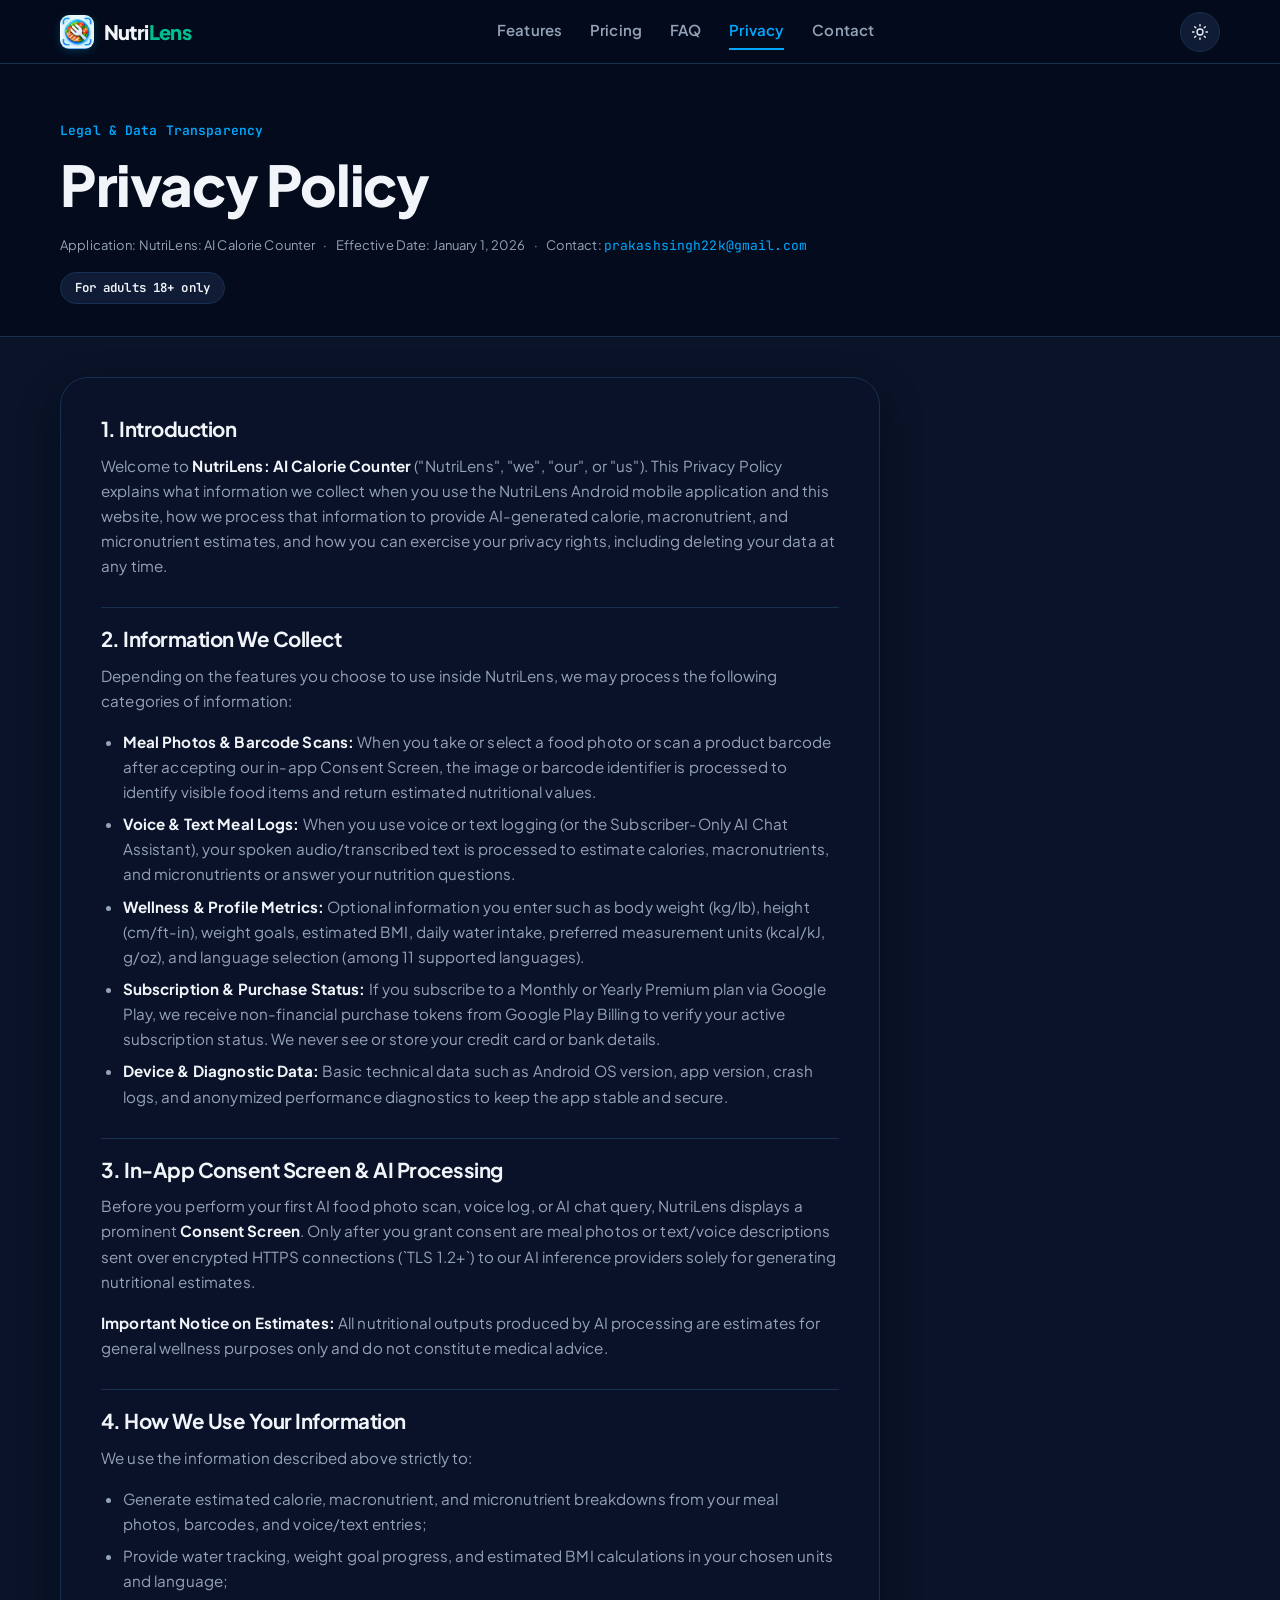
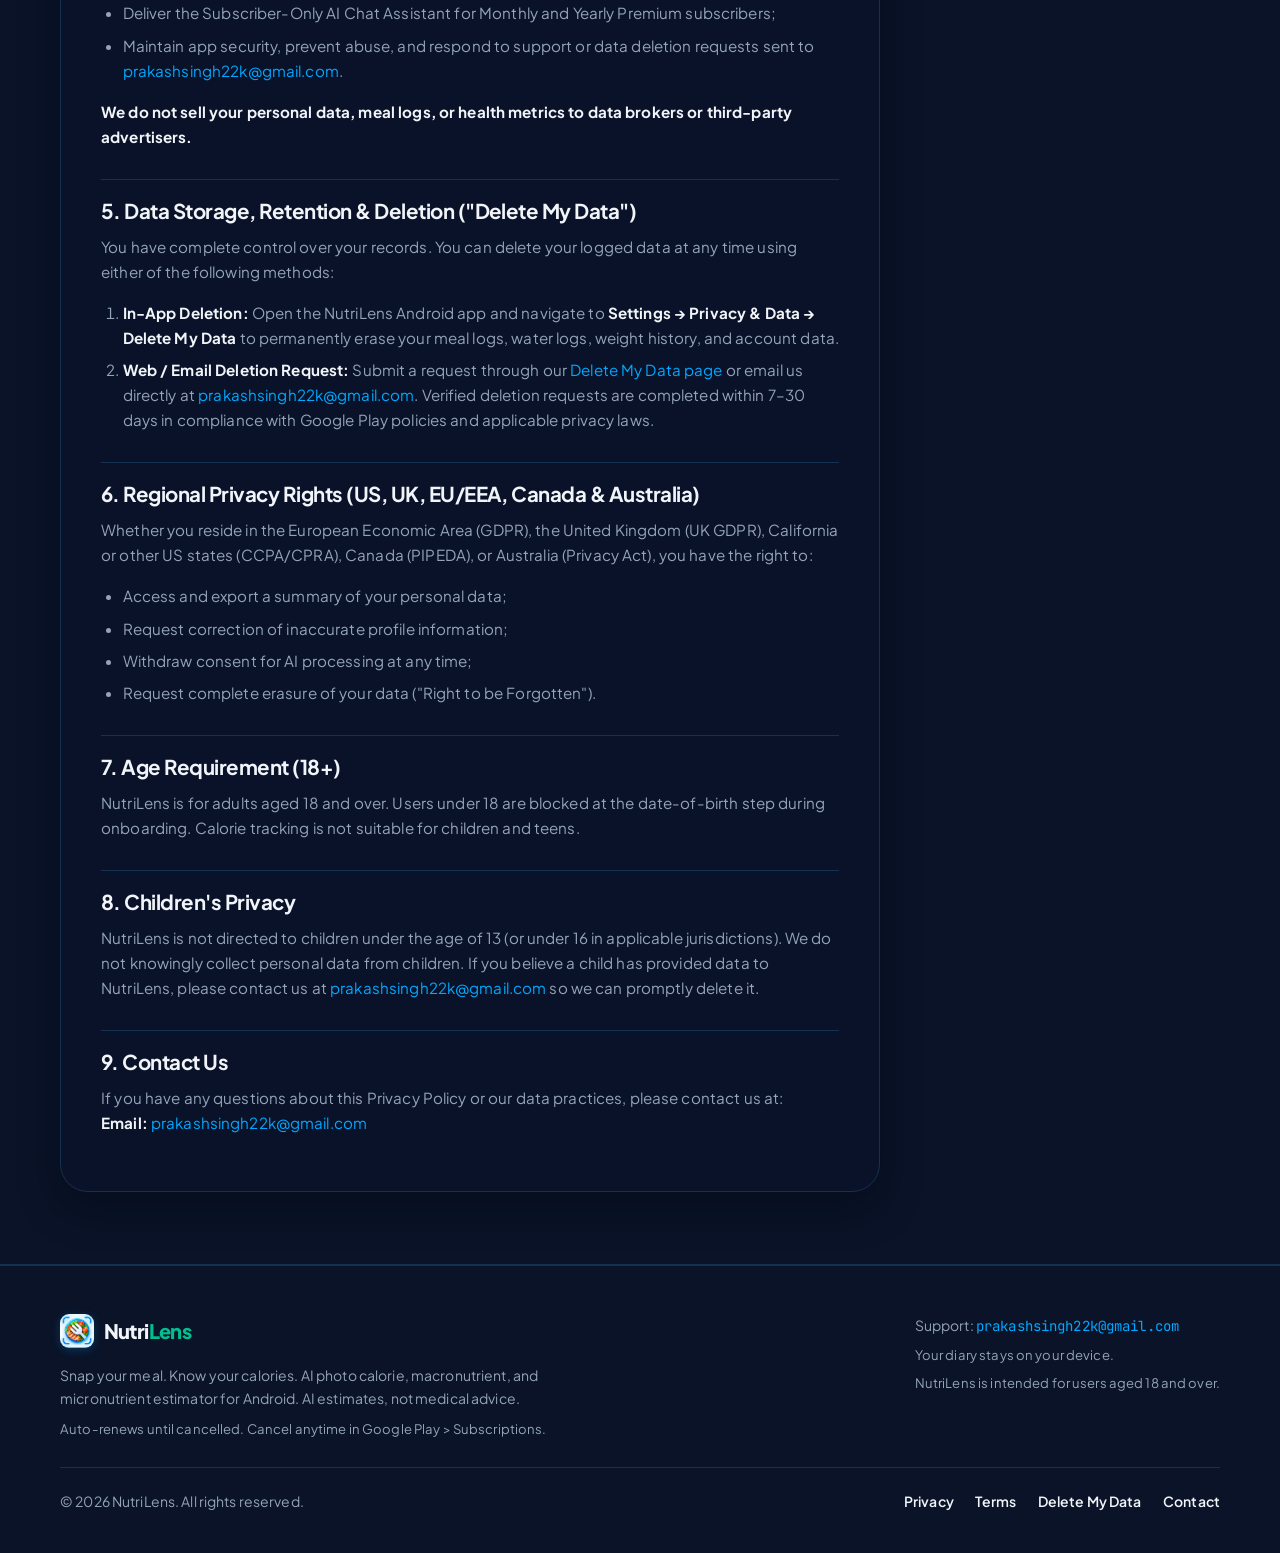
==== privacy.html @ 83dab85f "Add files via upload" ====
<!doctype html>
<html lang="en" data-theme="dark">
  <head>
    <meta charset="UTF-8" />
    <meta name="viewport" content="width=device-width, initial-scale=1.0" />
    <title>Privacy Policy | NutriLens: AI Calorie Counter</title>
    <meta
      name="description"
      content="Privacy Policy for NutriLens: AI Calorie Counter on Android. Learn how we handle food photos, voice/text logs, consent screen permissions, and data deletion requests."
    />
    <meta property="og:title" content="Privacy Policy | NutriLens: AI Calorie Counter" />
    <meta
      property="og:description"
      content="Read the NutriLens Privacy Policy covering AI food photo scanning, privacy consent, GDPR/UK/CCPA rights, and how to delete your data."
    />
    <meta property="og:type" content="website" />
    <meta property="og:site_name" content="NutriLens" />
    <meta property="og:url" content="https://prakashsingh22k-arch.github.io/nutrilens-website/privacy.html" />
    <meta name="twitter:card" content="summary_large_image" />
    <link rel="icon" type="image/png" href="assets/aistudio/file_00000000052c82118041c5dd34757aa6_3f6f37b0.png" />
    <link rel="apple-touch-icon" href="assets/aistudio/file_00000000052c82118041c5dd34757aa6_3f6f37b0.png" />
    <link rel="preconnect" href="https://fonts.googleapis.com" />
    <link rel="preconnect" href="https://fonts.gstatic.com" crossorigin />
    <link
      href="https://fonts.googleapis.com/css2?family=JetBrains+Mono:wght@400;600;700&family=Plus+Jakarta+Sans:wght@400;500;600;700;800&display=swap"
      rel="stylesheet"
    />
    <link rel="stylesheet" href="style.css" />
  </head>
  <body>
    <a href="#main-content" class="skip-link">Skip to main content</a>

    <header class="site-header">
      <div class="container header-inner">
        <a href="index.html" class="brand-lockup" aria-label="NutriLens Home">
          <img
            class="brand-icon"
            src="assets/aistudio/file_00000000052c82118041c5dd34757aa6_3f6f37b0.png"
            alt=""
            width="34"
            height="34"
          />
          <span><span class="brand-nutri">Nutri</span><span class="brand-lens">Lens</span></span>
        </a>

        <nav class="primary-nav" aria-label="Main navigation">
          <a href="features.html" class="nav-link">Features</a>
          <a href="pricing.html" class="nav-link">Pricing</a>
          <a href="faq.html" class="nav-link">FAQ</a>
          <a href="privacy.html" class="nav-link" aria-current="page">Privacy</a>
          <a href="contact.html" class="nav-link">Contact</a>
        </nav>

        <div class="header-actions">
          <a class="btn btn-primary btn-sm" data-play-store-btn hidden>
            <span data-play-label>Get it on Google Play</span>
          </a>
          <button
            type="button"
            class="theme-icon-btn"
            data-theme-toggle
            aria-pressed="true"
            aria-label="Switch to light theme"
            title="Toggle light/dark theme"
          >
            <svg class="icon-thin icon-sun" viewBox="0 0 24 24" aria-hidden="true">
              <circle cx="12" cy="12" r="4"></circle>
              <path d="M12 2v2M12 20v2M4.93 4.93l1.41 1.41M17.66 17.66l1.41 1.41M2 12h2M20 12h2M6.34 17.66l-1.41 1.41M19.07 4.93l-1.41 1.41"></path>
            </svg>
            <svg class="icon-thin icon-moon" viewBox="0 0 24 24" aria-hidden="true">
              <path d="M12 3a6 6 0 0 0 9 9 9 9 0 1 1-9-9Z"></path>
            </svg>
          </button>
          <button
            type="button"
            id="mobile-menu-btn"
            class="mobile-menu-btn"
            aria-expanded="false"
            aria-controls="mobile-nav-drawer"
            aria-label="Toggle navigation menu"
          >
            ☰
          </button>
        </div>
      </div>
    </header>

    <nav
      id="mobile-nav-drawer"
      class="mobile-nav-drawer"
      aria-label="Mobile navigation"
      hidden
    >
      <ul class="mobile-nav-list">
        <li><a href="index.html">Home</a></li>
        <li><a href="features.html">Features</a></li>
        <li><a href="pricing.html">Pricing</a></li>
        <li><a href="faq.html">FAQ</a></li>
        <li><a href="privacy.html" aria-current="page">Privacy Policy</a></li>
        <li><a href="terms.html">Terms of Use</a></li>
        <li><a href="delete-account.html">Delete My Data</a></li>
        <li><a href="contact.html">Contact</a></li>
      </ul>
    </nav>

    <main id="main-content">
      <section class="hero-section" style="padding-bottom: 2rem">
        <div class="container">
          <span class="kicker">Legal &amp; Data Transparency</span>
          <h1 class="display-title">Privacy Policy</h1>
          <div class="meta-line" style="margin-bottom: 1rem">
            <span>Application: NutriLens: AI Calorie Counter</span>
            <span aria-hidden="true">·</span>
            <span>Effective Date: January 1, 2026</span>
            <span aria-hidden="true">·</span>
            <span>Contact: <a href="mailto:prakashsingh22k@gmail.com" class="mono">prakashsingh22k@gmail.com</a></span>
          </div>
          <div>
            <span class="age-badge" style="margin-bottom: 0">For adults 18+ only</span>
          </div>
        </div>
      </section>

      <section class="section section-alt" style="padding-top: 2.5rem">
        <div class="container">
          <article class="legal-document">
            <h2>1. Introduction</h2>
            <p>
              Welcome to <strong>NutriLens: AI Calorie Counter</strong> ("NutriLens", "we", "our", or "us"). This Privacy Policy explains what information we collect when you use the NutriLens Android mobile application and this website, how we process that information to provide AI-generated calorie, macronutrient, and micronutrient estimates, and how you can exercise your privacy rights, including deleting your data at any time.
            </p>

            <h2>2. Information We Collect</h2>
            <p>Depending on the features you choose to use inside NutriLens, we may process the following categories of information:</p>
            <ul>
              <li>
                <strong>Meal Photos &amp; Barcode Scans:</strong> When you take or select a food photo or scan a product barcode after accepting our in-app Consent Screen, the image or barcode identifier is processed to identify visible food items and return estimated nutritional values.
              </li>
              <li>
                <strong>Voice &amp; Text Meal Logs:</strong> When you use voice or text logging (or the Subscriber-Only AI Chat Assistant), your spoken audio/transcribed text is processed to estimate calories, macronutrients, and micronutrients or answer your nutrition questions.
              </li>
              <li>
                <strong>Wellness &amp; Profile Metrics:</strong> Optional information you enter such as body weight (kg/lb), height (cm/ft-in), weight goals, estimated BMI, daily water intake, preferred measurement units (kcal/kJ, g/oz), and language selection (among 11 supported languages).
              </li>
              <li>
                <strong>Subscription &amp; Purchase Status:</strong> If you subscribe to a Monthly or Yearly Premium plan via Google Play, we receive non-financial purchase tokens from Google Play Billing to verify your active subscription status. We never see or store your credit card or bank details.
              </li>
              <li>
                <strong>Device &amp; Diagnostic Data:</strong> Basic technical data such as Android OS version, app version, crash logs, and anonymized performance diagnostics to keep the app stable and secure.
              </li>
            </ul>

            <h2>3. In-App Consent Screen &amp; AI Processing</h2>
            <p>
              Before you perform your first AI food photo scan, voice log, or AI chat query, NutriLens displays a prominent <strong>Consent Screen</strong>. Only after you grant consent are meal photos or text/voice descriptions sent over encrypted HTTPS connections (`TLS 1.2+`) to our AI inference providers solely for generating nutritional estimates.
            </p>
            <p>
              <strong>Important Notice on Estimates:</strong> All nutritional outputs produced by AI processing are estimates for general wellness purposes only and do not constitute medical advice.
            </p>

            <h2>4. How We Use Your Information</h2>
            <p>We use the information described above strictly to:</p>
            <ul>
              <li>Generate estimated calorie, macronutrient, and micronutrient breakdowns from your meal photos, barcodes, and voice/text entries;</li>
              <li>Provide water tracking, weight goal progress, and estimated BMI calculations in your chosen units and language;</li>
              <li>Deliver the Subscriber-Only AI Chat Assistant for Monthly and Yearly Premium subscribers;</li>
              <li>Maintain app security, prevent abuse, and respond to support or data deletion requests sent to <a href="mailto:prakashsingh22k@gmail.com">prakashsingh22k@gmail.com</a>.</li>
            </ul>
            <p>
              <strong>We do not sell your personal data, meal logs, or health metrics to data brokers or third-party advertisers.</strong>
            </p>

            <h2>5. Data Storage, Retention &amp; Deletion ("Delete My Data")</h2>
            <p>
              You have complete control over your records. You can delete your logged data at any time using either of the following methods:
            </p>
            <ol>
              <li>
                <strong>In-App Deletion:</strong> Open the NutriLens Android app and navigate to <strong>Settings → Privacy &amp; Data → Delete My Data</strong> to permanently erase your meal logs, water logs, weight history, and account data.
              </li>
              <li>
                <strong>Web / Email Deletion Request:</strong> Submit a request through our <a href="delete-account.html">Delete My Data page</a> or email us directly at <a href="mailto:prakashsingh22k@gmail.com">prakashsingh22k@gmail.com</a>. Verified deletion requests are completed within 7–30 days in compliance with Google Play policies and applicable privacy laws.
              </li>
            </ol>

            <h2>6. Regional Privacy Rights (US, UK, EU/EEA, Canada &amp; Australia)</h2>
            <p>
              Whether you reside in the European Economic Area (GDPR), the United Kingdom (UK GDPR), California or other US states (CCPA/CPRA), Canada (PIPEDA), or Australia (Privacy Act), you have the right to:
            </p>
            <ul>
              <li>Access and export a summary of your personal data;</li>
              <li>Request correction of inaccurate profile information;</li>
              <li>Withdraw consent for AI processing at any time;</li>
              <li>Request complete erasure of your data ("Right to be Forgotten").</li>
            </ul>

            <h2>7. Age Requirement (18+)</h2>
            <p>
              NutriLens is for adults aged 18 and over. Users under 18 are blocked at the date-of-birth step during onboarding. Calorie tracking is not suitable for children and teens.
            </p>

            <h2>8. Children's Privacy</h2>
            <p>
              NutriLens is not directed to children under the age of 13 (or under 16 in applicable jurisdictions). We do not knowingly collect personal data from children. If you believe a child has provided data to NutriLens, please contact us at <a href="mailto:prakashsingh22k@gmail.com">prakashsingh22k@gmail.com</a> so we can promptly delete it.
            </p>

            <h2>9. Contact Us</h2>
            <p>
              If you have any questions about this Privacy Policy or our data practices, please contact us at:
              <br />
              <strong>Email:</strong> <a href="mailto:prakashsingh22k@gmail.com" class="mono-num">prakashsingh22k@gmail.com</a>
            </p>
          </article>
        </div>
      </section>
    </main>

    <footer class="site-footer">
      <div class="container">
        <div class="footer-top">
          <div>
            <a href="index.html" class="brand-lockup">
              <img
                class="brand-icon"
                src="assets/aistudio/file_00000000052c82118041c5dd34757aa6_3f6f37b0.png"
                alt=""
                width="34"
                height="34"
              />
              <span><span class="brand-nutri">Nutri</span><span class="brand-lens">Lens</span></span>
            </a>
            <p style="margin-top: 0.65rem; max-width: 52ch">
              Snap your meal. Know your calories. AI photo calorie, macronutrient, and micronutrient estimator for Android. AI estimates, not medical advice.
            </p>
            <p style="margin-top: 0.45rem; font-size: 0.82rem" data-config-price="renewalNote">
              Auto-renews until cancelled. Cancel anytime in Google Play &gt; Subscriptions.
            </p>
          </div>
          <div>
            <p style="margin-bottom: 0.4rem">
              Support: <a href="mailto:prakashsingh22k@gmail.com" class="mono">prakashsingh22k@gmail.com</a>
            </p>
            <p style="font-size: 0.82rem">Your diary stays on your device.</p>
            <p style="font-size: 0.82rem; margin-top: 0.35rem">NutriLens is intended for users aged 18 and over.</p>
          </div>
        </div>

        <div class="footer-bottom">
          <div>© 2026 NutriLens. All rights reserved.</div>
          <ul class="footer-links" aria-label="Footer navigation">
            <li><a href="privacy.html">Privacy</a></li>
            <li><a href="terms.html">Terms</a></li>
            <li><a href="delete-account.html">Delete My Data</a></li>
            <li><a href="contact.html">Contact</a></li>
          </ul>
        </div>
      </div>
    </footer>

    <script src="script.js" defer></script>
  </body>
</html>
---- style.css ----
/* ==========================================================================
   NutriLens: AI Calorie Counter — Android-Matched Dark UI Design System
   Variables defined in one place; Light Mode optional using the same hues.
   ========================================================================== */

:root {
  /* Core Android App Palette */
  --bg: #040B1C;
  --surface: #0A1328;
  --surface-2: #101C36;
  --border: #16314F;
  --text: #F1F5F9;
  --muted: #94A3B8;
  --primary: #00A8FF;
  --primary-grad: linear-gradient(135deg, #2F80ED, #1D4ED8);
  --accent: #00BF8F;
  --mint: #3EEBD0;
  --accent-soft: #0B3A33;
  --protein: #19D3A2;
  --carbs: #F5A524;
  --fats: #00B0FF;
  --danger: #FF2E63;
  --pro-badge: linear-gradient(90deg, #FACC15, #34D399);

  /* Derived Tokens */
  --header-bg: rgba(4, 11, 28, 0.78);
  --card-glass: rgba(10, 19, 40, 0.78);
  --card-glass-2: rgba(16, 28, 54, 0.76);
  --primary-glow: 0 10px 28px rgba(0, 168, 255, 0.28);
  --accent-glow: 0 10px 28px rgba(0, 191, 143, 0.22);
  --shadow-card: 0 16px 40px rgba(2, 6, 18, 0.45);
  --radius-card: 24px;
  --radius-lg: 28px;
  --radius-pill: 9999px;
  --font-sans: 'Plus Jakarta Sans', -apple-system, BlinkMacSystemFont, 'Segoe UI', sans-serif;
  --font-mono: 'JetBrains Mono', ui-monospace, SFMono-Regular, Menlo, monospace;
}

html[data-theme="light"] {
  --bg: #F4F8FF;
  --surface: #FFFFFF;
  --surface-2: #EBF3FF;
  --border: #C9D9EC;
  --text: #040B1C;
  --muted: #475569;
  --primary: #0088D6;
  --primary-grad: linear-gradient(135deg, #2F80ED, #1D4ED8);
  --accent: #009E75;
  --mint: #008A68;
  --accent-soft: #D7F5EC;
  --protein: #0D9D77;
  --carbs: #C97A00;
  --fats: #0084CC;
  --danger: #D91C4E;
  --pro-badge: linear-gradient(90deg, #FACC15, #34D399);

  --header-bg: rgba(244, 248, 255, 0.85);
  --card-glass: rgba(255, 255, 255, 0.88);
  --card-glass-2: rgba(235, 243, 255, 0.88);
  --primary-glow: 0 10px 24px rgba(47, 128, 237, 0.22);
  --accent-glow: 0 10px 24px rgba(0, 158, 117, 0.18);
  --shadow-card: 0 14px 36px rgba(4, 11, 28, 0.08);
}

/* ==========================================================================
   Base Reset & Accessibility
   ========================================================================== */

*,
*::before,
*::after {
  box-sizing: border-box;
  margin: 0;
  padding: 0;
}

[hidden] {
  display: none !important;
}

html {
  scroll-behavior: smooth;
  font-size: 16px;
}

body {
  font-family: var(--font-sans);
  background-color: var(--bg);
  color: var(--text);
  line-height: 1.65;
  -webkit-font-smoothing: antialiased;
  overflow-x: hidden;
}

html.theme-transitions body {
  transition: background-color 0.2s ease, color 0.2s ease;
}

html[data-theme="dark"] body {
  letter-spacing: 0.008em;
}

a {
  color: var(--primary);
  text-decoration: none;
  transition: color 0.16s ease, opacity 0.16s ease;
}

a:hover {
  color: var(--mint);
}

:focus-visible {
  outline: 2px solid var(--primary);
  outline-offset: 3px;
}

.skip-link {
  position: absolute;
  top: -120px;
  left: 1rem;
  background: var(--primary-grad);
  color: #ffffff;
  padding: 0.65rem 1.15rem;
  border-radius: var(--radius-pill);
  z-index: 1000;
  font-weight: 700;
}

.skip-link:focus {
  top: 0.75rem;
}

/* ==========================================================================
   Typography & Utilities
   ========================================================================== */

h1, h2, h3, h4 {
  color: var(--text);
  font-weight: 700;
  line-height: 1.16;
  letter-spacing: -0.025em;
  text-wrap: balance;
}

.display-title {
  font-size: clamp(2.25rem, 4.4vw, 3.65rem);
  font-weight: 800;
  margin-bottom: 1.1rem;
}

.section-title {
  font-size: clamp(1.7rem, 3.1vw, 2.4rem);
  margin-bottom: 0.75rem;
}

.section-subtitle {
  font-size: 1.05rem;
  color: var(--muted);
  max-width: 64ch;
}

.kicker {
  font-family: var(--font-mono);
  font-size: 0.8125rem;
  font-weight: 600;
  color: var(--primary);
  margin-bottom: 0.65rem;
  display: inline-block;
}

.mono {
  font-family: var(--font-mono);
  font-variant-numeric: tabular-nums;
}

.text-protein { color: var(--protein); }
.text-carbs { color: var(--carbs); }
.text-fats { color: var(--fats); }
.text-accent { color: var(--accent); }
.text-mint { color: var(--mint); }
.text-muted { color: var(--muted); }

.container {
  width: 100%;
  max-width: 1200px;
  margin: 0 auto;
  padding: 0 1.25rem;
}

.section {
  position: relative;
  padding: 4.5rem 0;
}

.section-alt {
  background-color: var(--surface);
  border-top: 1px solid var(--border);
  border-bottom: 1px solid var(--border);
}

.section-header {
  margin-bottom: 2.5rem;
}

/* ==========================================================================
   Blurred Sticky Header (3-Zone Top Bar Contract)
   ========================================================================== */

.site-header {
  position: sticky;
  top: 0;
  z-index: 100;
  height: 64px;
  display: flex;
  align-items: center;
  background-color: var(--header-bg);
  backdrop-filter: blur(18px);
  -webkit-backdrop-filter: blur(18px);
  border-bottom: 1px solid var(--border);
}

.header-inner {
  display: flex;
  align-items: center;
  justify-content: space-between;
  gap: 2rem;
  width: 100%;
}

.brand-lockup {
  display: inline-flex;
  align-items: center;
  gap: 0.6rem;
  font-size: 1.25rem;
  font-weight: 800;
  letter-spacing: -0.03em;
  white-space: nowrap;
  flex-shrink: 0;
}

.brand-icon {
  width: 34px;
  height: 34px;
  border-radius: 9px;
  object-fit: cover;
  flex-shrink: 0;
  display: block;
  box-shadow: 0 2px 10px rgba(0, 168, 255, 0.24);
}

.brand-nutri {
  color: var(--text);
}

.brand-lens {
  color: var(--accent);
}

.primary-nav {
  display: none;
  align-items: center;
  gap: 1.75rem;
}

.nav-link {
  font-size: 0.9375rem;
  font-weight: 600;
  color: var(--muted);
  white-space: nowrap;
  flex-shrink: 0;
  padding: 0.3rem 0;
  border-bottom: 2px solid transparent;
}

.nav-link:hover,
.nav-link[aria-current="page"] {
  color: var(--primary);
  border-bottom-color: var(--primary);
}

.header-actions {
  display: flex;
  align-items: center;
  gap: 0.65rem;
  flex-shrink: 0;
}

.mobile-menu-btn {
  display: inline-flex;
  align-items: center;
  justify-content: center;
  width: 42px;
  height: 42px;
  background: var(--surface-2);
  color: var(--text);
  border: 1px solid var(--border);
  border-radius: var(--radius-pill);
  cursor: pointer;
}

.mobile-nav-drawer {
  display: none;
  position: sticky;
  top: 64px;
  z-index: 99;
  background: var(--surface);
  border-bottom: 1px solid var(--border);
  padding: 1rem 1.25rem 1.5rem;
}

.mobile-nav-drawer.is-open {
  display: block;
}

.mobile-nav-list {
  list-style: none;
  display: flex;
  flex-direction: column;
  gap: 0.45rem;
}

.mobile-nav-list a {
  display: block;
  padding: 0.7rem 1rem;
  color: var(--text);
  font-weight: 600;
  border-radius: var(--radius-pill);
}

.mobile-nav-list a[aria-current="page"] {
  color: var(--mint);
  background: var(--accent-soft);
  border: 1px solid rgba(0, 191, 143, 0.35);
}

/* ==========================================================================
   Pill Buttons, Chips, Badges & Animated Gradients
   ========================================================================== */

.btn {
  display: inline-flex;
  align-items: center;
  justify-content: center;
  gap: 0.5rem;
  min-height: 44px;
  padding: 0.65rem 1.45rem;
  border-radius: var(--radius-pill);
  font-family: var(--font-sans);
  font-size: 0.9375rem;
  font-weight: 700;
  white-space: nowrap;
  flex-shrink: 0;
  cursor: pointer;
  border: 1px solid transparent;
  transition: transform 0.18s cubic-bezier(0.16, 1, 0.3, 1), box-shadow 0.2s ease, background-position 0.4s ease, border-color 0.18s ease;
}

.btn:active {
  transform: translateY(1px);
}

.btn-primary {
  background: linear-gradient(135deg, #00A8FF 0%, #2F80ED 50%, #1D4ED8 100%);
  background-size: 200% 200%;
  background-position: 0% 50%;
  color: #ffffff;
  box-shadow: var(--primary-glow);
}

.btn-primary:hover {
  background-position: 100% 50%;
  color: #ffffff;
  transform: translateY(-2px);
  box-shadow: 0 14px 32px rgba(0, 168, 255, 0.38);
}

.btn-upgrade {
  background: var(--primary-grad);
  background-size: 200% 200%;
  background-position: 0% 50%;
  color: #ffffff;
  box-shadow: var(--primary-glow);
}

.btn-upgrade:hover {
  background-position: 100% 50%;
  color: #ffffff;
  transform: translateY(-2px);
}

.btn-accent {
  background-color: var(--accent);
  color: #040B1C;
  box-shadow: var(--accent-glow);
}

.btn-accent:hover {
  background-color: var(--mint);
  color: #040B1C;
  transform: translateY(-2px);
}

.btn-secondary {
  background-color: var(--surface-2);
  color: var(--text);
  border-color: var(--border);
}

.btn-secondary:hover {
  border-color: var(--primary);
  color: var(--primary);
  transform: translateY(-1px);
}

.btn-sm {
  min-height: 40px;
  padding: 0.45rem 1.05rem;
  font-size: 0.85rem;
}

.btn[aria-disabled="true"] {
  background: var(--surface-2);
  color: var(--muted);
  border: 1px solid var(--border);
  box-shadow: none;
  cursor: not-allowed;
  opacity: 0.85;
}

.btn[aria-disabled="true"]:hover {
  transform: none;
  box-shadow: none;
  color: var(--muted);
  border-color: var(--border);
}

.theme-icon-btn {
  display: inline-flex;
  align-items: center;
  justify-content: center;
  width: 40px;
  height: 40px;
  padding: 0;
  background: var(--surface-2);
  color: var(--text);
  border: 1px solid var(--border);
  border-radius: var(--radius-pill);
  cursor: pointer;
  flex-shrink: 0;
  transition: border-color 0.16s ease, color 0.16s ease, transform 0.16s ease;
}

.theme-icon-btn:hover {
  border-color: var(--primary);
  color: var(--primary);
  transform: translateY(-1px);
}

.theme-icon-btn svg {
  width: 18px;
  height: 18px;
}

html[data-theme="dark"] .theme-icon-btn .icon-moon {
  display: none;
}

html[data-theme="light"] .theme-icon-btn .icon-sun {
  display: none;
}

.pro-badge {
  display: inline-flex;
  align-items: center;
  padding: 0.25rem 0.75rem;
  border-radius: var(--radius-pill);
  background: var(--pro-badge);
  color: #040B1C;
  font-family: var(--font-mono);
  font-size: 0.72rem;
  font-weight: 700;
  letter-spacing: 0.02em;
  white-space: nowrap;
}

.mint-badge {
  display: inline-flex;
  align-items: center;
  padding: 0.22rem 0.7rem;
  border-radius: var(--radius-pill);
  background: var(--accent-soft);
  color: var(--mint);
  border: 1px solid rgba(0, 191, 143, 0.35);
  font-family: var(--font-mono);
  font-size: 0.72rem;
  font-weight: 600;
  white-space: nowrap;
}

.age-badge {
  display: inline-flex;
  align-items: center;
  gap: 0.4rem;
  padding: 0.3rem 0.85rem;
  margin-bottom: 1.25rem;
  border-radius: var(--radius-pill);
  background: var(--surface-2);
  border: 1px solid var(--border);
  color: var(--text);
  font-family: var(--font-mono);
  font-size: 0.78rem;
  font-weight: 600;
  letter-spacing: 0.01em;
}

/* Interactive Filter Chips / Segmented Controls */
.segmented-control {
  display: inline-flex;
  align-items: center;
  gap: 0.3rem;
  padding: 0.28rem;
  background-color: var(--surface-2);
  border: 1px solid var(--border);
  border-radius: var(--radius-pill);
  flex-wrap: wrap;
}

.segment-btn {
  min-height: 36px;
  padding: 0.4rem 0.9rem;
  border: 1px solid transparent;
  border-radius: var(--radius-pill);
  background: transparent;
  color: var(--muted);
  font-family: var(--font-sans);
  font-size: 0.8125rem;
  font-weight: 600;
  cursor: pointer;
  white-space: nowrap;
  transition: background-color 0.16s ease, color 0.16s ease, border-color 0.16s ease;
}

.segment-btn:hover {
  color: var(--text);
}

.segment-btn[aria-pressed="true"],
.segment-btn.is-active {
  background-color: var(--primary);
  color: #040B1C;
  font-weight: 700;
}

html[data-theme="light"] .segment-btn[aria-pressed="true"],
html[data-theme="light"] .segment-btn.is-active {
  color: #ffffff;
}

.diet-chip-list {
  display: flex;
  flex-wrap: wrap;
  gap: 0.55rem;
  margin-top: 1rem;
}

.diet-chip {
  padding: 0.42rem 0.9rem;
  border-radius: var(--radius-pill);
  background: var(--surface-2);
  border: 1px solid var(--border);
  color: var(--text);
  font-size: 0.84rem;
  font-weight: 600;
  white-space: nowrap;
}

/* ==========================================================================
   Hero Section, Glowing Orbs, 3D Phone Mockup & Floating Food Cards
   ========================================================================== */

.hero-section {
  position: relative;
  padding: 3.25rem 0 4.5rem;
  overflow: hidden;
}

.hero-orb {
  position: absolute;
  border-radius: 50%;
  filter: blur(75px);
  pointer-events: none;
  z-index: 0;
  will-change: transform;
}

.hero-orb-blue {
  width: 440px;
  height: 440px;
  background: radial-gradient(circle, rgba(0, 168, 255, 0.28) 0%, rgba(29, 78, 216, 0.08) 65%, transparent 100%);
  top: -80px;
  right: -60px;
}

.hero-orb-green {
  width: 380px;
  height: 380px;
  background: radial-gradient(circle, rgba(0, 191, 143, 0.22) 0%, rgba(62, 235, 208, 0.06) 65%, transparent 100%);
  bottom: -90px;
  right: 18%;
}

.hero-grid {
  position: relative;
  z-index: 1;
  display: grid;
  grid-template-columns: 1fr;
  gap: 3rem;
  align-items: center;
}

.hero-lead {
  font-size: 1.1rem;
  color: var(--muted);
  margin-bottom: 1.65rem;
  max-width: 56ch;
}

.hero-cta-row {
  display: flex;
  flex-wrap: wrap;
  align-items: center;
  gap: 0.85rem;
  margin-bottom: 1.35rem;
}

.meta-line {
  display: flex;
  flex-wrap: wrap;
  align-items: center;
  gap: 0.5rem;
  font-size: 0.8125rem;
  color: var(--muted);
}

.estimate-notice {
  margin-top: 1.25rem;
  padding: 0.95rem 1.2rem;
  background: var(--card-glass);
  border: 1px solid var(--border);
  border-radius: var(--radius-card);
  font-size: 0.85rem;
  color: var(--muted);
}

.estimate-notice strong {
  color: var(--text);
}

/* 3D Phone Stage & Floating Food Cards */
.hero-stage {
  position: relative;
  perspective: 1200px;
  display: flex;
  flex-direction: column;
  align-items: center;
  gap: 1rem;
  padding: 0.5rem 0;
}

.phone-3d-wrap {
  width: 100%;
  max-width: 360px;
  transform-style: preserve-3d;
  transform: rotateX(var(--rx, 0deg)) rotateY(var(--ry, 0deg));
  transition: transform 0.25s cubic-bezier(0.16, 1, 0.3, 1);
  animation: phoneFloat 6s ease-in-out infinite;
}

@keyframes phoneFloat {
  0%, 100% {
    transform: rotateX(var(--rx, 0deg)) rotateY(var(--ry, 0deg)) translateY(0px);
  }
  50% {
    transform: rotateX(var(--rx, 0deg)) rotateY(var(--ry, 0deg)) translateY(-8px);
  }
}

.phone-frame {
  width: 100%;
  background: linear-gradient(160deg, var(--surface-2) 0%, var(--surface) 100%);
  border: 1px solid var(--border);
  border-radius: 34px;
  padding: 0.85rem;
  box-shadow: 0 24px 60px rgba(0, 0, 0, 0.55), 0 0 40px rgba(0, 168, 255, 0.16);
}

.phone-notch {
  width: 78px;
  height: 5px;
  background: var(--border);
  border-radius: var(--radius-pill);
  margin: 0 auto 0.75rem;
}

.phone-screen {
  background: var(--bg);
  border: 1px solid var(--border);
  border-radius: 24px;
  padding: 0.9rem;
  display: flex;
  flex-direction: column;
  gap: 0.75rem;
}

.phone-status-bar {
  display: flex;
  align-items: center;
  justify-content: space-between;
  font-family: var(--font-mono);
  font-size: 0.72rem;
  color: var(--muted);
}

.phone-screen .segmented-control {
  width: 100%;
  flex-wrap: nowrap;
  justify-content: space-between;
}

.phone-screen .segment-btn {
  flex: 1;
  min-height: 32px;
  padding: 0.3rem 0.35rem;
  font-size: 0.74rem;
}

/* Animated Scan Viewfinder */
.scan-viewfinder {
  position: relative;
  background: radial-gradient(circle at center, rgba(0, 168, 255, 0.12) 0%, var(--surface) 72%);
  border: 1px solid var(--border);
  border-radius: 18px;
  padding: 1.05rem 0.85rem;
  overflow: hidden;
  text-align: center;
}

.scan-bounding-box {
  position: relative;
  margin: 0 auto;
  padding: 0.65rem 0.5rem;
  border: 1.5px solid rgba(62, 235, 208, 0.55);
  border-radius: 14px;
  background: rgba(11, 58, 51, 0.28);
  box-shadow: inset 0 0 18px rgba(0, 191, 143, 0.16);
}

.scan-line {
  position: absolute;
  left: 6%;
  right: 6%;
  height: 2px;
  background: linear-gradient(90deg, transparent 0%, var(--mint) 50%, transparent 100%);
  box-shadow: 0 0 12px var(--mint);
  animation: scanSweep 2.8s ease-in-out infinite;
  pointer-events: none;
}

@keyframes scanSweep {
  0% { top: 8%; opacity: 0.2; }
  15% { opacity: 1; }
  85% { opacity: 1; }
  100% { top: 88%; opacity: 0.2; }
}

.meal-emoji {
  font-size: 2.35rem;
  display: block;
  margin-bottom: 0.25rem;
}

.meal-title {
  font-size: 0.96rem;
  font-weight: 700;
  color: var(--text);
}

.scan-kcal-readout {
  font-family: var(--font-mono);
  font-size: 1.32rem;
  font-weight: 700;
  color: var(--mint);
  margin-top: 0.2rem;
}

.macro-grid {
  display: grid;
  grid-template-columns: repeat(3, 1fr);
  gap: 0.45rem;
}

.macro-cell {
  background: var(--surface);
  border: 1px solid var(--border);
  border-radius: 14px;
  padding: 0.5rem 0.35rem;
  text-align: center;
}

.macro-label {
  font-size: 0.68rem;
  color: var(--muted);
  display: block;
}

.macro-val {
  font-family: var(--font-mono);
  font-size: 0.88rem;
  font-weight: 700;
}

/* Mock Bottom-Nav Component inside Phone Mockup */
.phone-bottom-nav {
  display: grid;
  grid-template-columns: repeat(5, 1fr);
  gap: 0.2rem;
  padding-top: 0.55rem;
  border-top: 1px solid var(--border);
}

.bottom-nav-btn {
  display: flex;
  flex-direction: column;
  align-items: center;
  justify-content: center;
  gap: 0.18rem;
  padding: 0.42rem 0.2rem;
  border: 1px solid transparent;
  border-radius: var(--radius-pill);
  background: transparent;
  color: var(--muted);
  font-family: var(--font-sans);
  font-size: 0.64rem;
  font-weight: 600;
  cursor: pointer;
  white-space: nowrap;
  transition: background-color 0.16s ease, color 0.16s ease, border-color 0.16s ease;
}

.bottom-nav-btn:hover {
  color: var(--text);
}

.bottom-nav-btn[aria-selected="true"],
.bottom-nav-btn.is-active {
  background-color: var(--accent-soft);
  color: var(--mint);
  border-color: rgba(0, 191, 143, 0.45);
}

/* Floating Food Cards */
.floating-cards-row {
  display: grid;
  grid-template-columns: 1fr 1fr;
  gap: 0.75rem;
  width: 100%;
  max-width: 390px;
}

.floating-food-card {
  background: var(--card-glass-2);
  backdrop-filter: blur(14px);
  -webkit-backdrop-filter: blur(14px);
  border: 1px solid var(--border);
  border-radius: 20px;
  padding: 0.75rem 0.9rem;
  box-shadow: var(--shadow-card);
  animation: floatBob 5.2s ease-in-out infinite;
}

.floating-food-card:nth-child(2) {
  animation-delay: -2.4s;
}

@keyframes floatBob {
  0%, 100% {
    transform: translateY(0px) rotate(-0.6deg);
  }
  50% {
    transform: translateY(-6px) rotate(0.6deg);
  }
}

.floating-card-meta {
  display: flex;
  align-items: center;
  justify-content: space-between;
  font-family: var(--font-mono);
  font-size: 0.7rem;
  color: var(--muted);
  margin-bottom: 0.25rem;
}

.floating-card-title {
  font-size: 0.85rem;
  font-weight: 700;
  color: var(--text);
  margin-bottom: 0.25rem;
}

.floating-card-macros {
  font-family: var(--font-mono);
  font-size: 0.72rem;
  display: flex;
  flex-wrap: wrap;
  gap: 0.45rem;
}

/* ==========================================================================
   Glass-Morphism Cards, Bento Grid & Phone-Frame Screenshots
   ========================================================================== */

.steps-grid {
  display: grid;
  grid-template-columns: 1fr;
  gap: 1.25rem;
}

.bento-grid {
  display: grid;
  grid-template-columns: 1fr;
  gap: 1.25rem;
}

.card {
  background: var(--card-glass);
  backdrop-filter: blur(14px);
  -webkit-backdrop-filter: blur(14px);
  border: 1px solid var(--border);
  border-radius: var(--radius-card);
  padding: 1.65rem;
  box-shadow: var(--shadow-card);
  transition: transform 0.22s cubic-bezier(0.16, 1, 0.3, 1), border-color 0.2s ease, box-shadow 0.22s ease;
}

.card:hover {
  transform: translateY(-4px);
  border-color: rgba(0, 168, 255, 0.5);
}

.card-index {
  font-family: var(--font-mono);
  font-size: 0.8125rem;
  font-weight: 600;
  color: var(--primary);
  margin-bottom: 0.6rem;
  display: inline-flex;
  align-items: center;
  gap: 0.5rem;
}

.icon-thin {
  width: 20px;
  height: 20px;
  stroke: currentColor;
  fill: none;
  stroke-width: 1.75;
  stroke-linecap: round;
  stroke-linejoin: round;
  flex-shrink: 0;
}

.card-title {
  font-size: 1.18rem;
  margin-bottom: 0.55rem;
  display: flex;
  align-items: center;
  gap: 0.55rem;
}

.card-text {
  font-size: 0.94rem;
  color: var(--muted);
}

.screenshots-grid {
  display: grid;
  grid-template-columns: 1fr;
  gap: 1.5rem;
}

.screenshot-phone-card {
  background: var(--card-glass);
  border: 1px solid var(--border);
  border-radius: var(--radius-lg);
  padding: 1.1rem;
  box-shadow: var(--shadow-card);
  display: flex;
  flex-direction: column;
  gap: 0.75rem;
  transition: transform 0.22s cubic-bezier(0.16, 1, 0.3, 1), border-color 0.2s ease;
}

.screenshot-phone-card:hover {
  transform: translateY(-4px);
  border-color: rgba(0, 191, 143, 0.5);
}

.screenshot-screen-frame {
  background: var(--bg);
  border: 1px solid var(--border);
  border-radius: 20px;
  padding: 1rem;
  aspect-ratio: 9 / 17.5;
  display: flex;
  flex-direction: column;
  justify-content: center;
  gap: 0.65rem;
  overflow: hidden;
}

.screenshot-screen-frame.has-image {
  padding: 0;
  background: #040B1C;
}

.screenshot-img {
  width: 100%;
  height: 100%;
  object-fit: contain;
  object-position: center;
  background: #040B1C;
  border-radius: 19px;
  display: block;
}

/* ==========================================================================
   Scroll Reveal Stagger
   ========================================================================== */

[data-reveal] {
  opacity: 0;
  transform: translateY(18px) scale(0.98);
  transition: opacity 0.55s cubic-bezier(0.16, 1, 0.3, 1), transform 0.55s cubic-bezier(0.16, 1, 0.3, 1);
  transition-delay: var(--reveal-delay, 0ms);
}

[data-reveal].is-revealed {
  opacity: 1;
  transform: translateY(0) scale(1);
}

/* ==========================================================================
   Pricing Cards & Comparison Table
   ========================================================================== */

.pricing-grid {
  display: grid;
  grid-template-columns: 1fr;
  gap: 1.5rem;
  width: 100%;
}

.pricing-card {
  background: var(--card-glass);
  border: 1px solid var(--border);
  border-radius: var(--radius-lg);
  padding: 1.85rem;
  display: flex;
  flex-direction: column;
  justify-content: space-between;
  box-shadow: var(--shadow-card);
  transition: transform 0.22s cubic-bezier(0.16, 1, 0.3, 1), border-color 0.2s ease;
}

.pricing-card:hover {
  transform: translateY(-4px);
}

.pricing-card-featured {
  border-color: var(--accent);
  box-shadow: 0 20px 50px rgba(0, 191, 143, 0.18), var(--shadow-card);
}

.price-figure {
  font-family: var(--font-mono);
  font-size: 2.2rem;
  font-weight: 700;
  color: var(--text);
  margin: 0.7rem 0 0.35rem;
  line-height: 1.15;
}

.price-period {
  display: block;
  font-size: 0.82rem;
  font-weight: 500;
  color: var(--muted);
  margin-top: 0.25rem;
}

.feature-check-list {
  list-style: none;
  margin: 1.25rem 0 1.65rem;
  display: flex;
  flex-direction: column;
  gap: 0.65rem;
  font-size: 0.92rem;
  color: var(--text);
}

.table-scroll {
  width: 100%;
  overflow-x: auto;
  border: 1px solid var(--border);
  border-radius: var(--radius-card);
  background: var(--card-glass);
}

.comparison-table {
  width: 100%;
  border-collapse: collapse;
  text-align: left;
  font-size: 0.925rem;
}

.comparison-table th,
.comparison-table td {
  padding: 1rem 1.2rem;
  border-bottom: 1px solid var(--border);
}

.comparison-table th {
  background: var(--surface-2);
  color: var(--text);
  font-weight: 700;
}

.comparison-table tr:last-child td {
  border-bottom: none;
}

/* ==========================================================================
   Smooth Accessible FAQ Accordion
   ========================================================================== */

.faq-list {
  display: flex;
  flex-direction: column;
  gap: 0.85rem;
  max-width: 860px;
}

.faq-item {
  background: var(--card-glass);
  border: 1px solid var(--border);
  border-radius: var(--radius-card);
  overflow: hidden;
}

.faq-trigger {
  width: 100%;
  display: flex;
  align-items: center;
  justify-content: space-between;
  gap: 1rem;
  padding: 1.2rem 1.4rem;
  background: transparent;
  border: none;
  text-align: left;
  font-family: var(--font-sans);
  font-size: 1rem;
  font-weight: 600;
  color: var(--text);
  cursor: pointer;
}

.faq-trigger:hover {
  color: var(--primary);
}

.faq-icon {
  font-family: var(--font-mono);
  font-size: 1.15rem;
  color: var(--primary);
  flex-shrink: 0;
  transition: transform 0.22s ease;
}

.faq-trigger[aria-expanded="true"] .faq-icon {
  transform: rotate(45deg);
  color: var(--accent);
}

.faq-panel {
  padding: 0 1.4rem 1.25rem;
  color: var(--muted);
  font-size: 0.94rem;
  border-top: 1px solid var(--border);
  padding-top: 0.95rem;
}

.faq-panel[hidden] {
  display: none;
}

/* ==========================================================================
   Forms, Calculators & Legal Document Layout
   ========================================================================== */

.form-card {
  background: var(--card-glass);
  border: 1px solid var(--border);
  border-radius: var(--radius-card);
  padding: 1.85rem;
  max-width: 680px;
  box-shadow: var(--shadow-card);
}

.form-group {
  margin-bottom: 1.15rem;
}

.form-row-2 {
  display: grid;
  grid-template-columns: 1fr;
  gap: 1rem;
}

.form-label {
  display: block;
  font-size: 0.875rem;
  font-weight: 600;
  color: var(--text);
  margin-bottom: 0.45rem;
}

.form-input,
.form-select,
.form-textarea {
  width: 100%;
  min-height: 44px;
  padding: 0.65rem 1rem;
  background: var(--bg);
  color: var(--text);
  border: 1px solid var(--border);
  border-radius: 16px;
  font-family: var(--font-sans);
  font-size: 0.95rem;
  transition: border-color 0.16s ease;
}

.form-textarea {
  min-height: 120px;
  resize: vertical;
}

.form-input:focus,
.form-select:focus,
.form-textarea:focus {
  border-color: var(--primary);
  outline: none;
}

.form-feedback {
  margin-top: 1rem;
  padding: 0.9rem 1.1rem;
  border-radius: 18px;
  font-size: 0.9rem;
  border: 1px solid var(--border);
}

.form-feedback.is-error {
  color: var(--danger);
  background: rgba(255, 46, 99, 0.12);
  border-color: rgba(255, 46, 99, 0.45);
}

.form-feedback.is-success {
  color: var(--mint);
  background: var(--accent-soft);
  border-color: rgba(0, 191, 143, 0.45);
}

.legal-document {
  max-width: 820px;
  background: var(--card-glass);
  border: 1px solid var(--border);
  border-radius: var(--radius-lg);
  padding: 2rem 1.5rem;
  box-shadow: var(--shadow-card);
}

.legal-document h2 {
  font-size: 1.28rem;
  margin-top: 1.85rem;
  margin-bottom: 0.65rem;
  padding-top: 1.25rem;
  border-top: 1px solid var(--border);
}

.legal-document h2:first-of-type {
  margin-top: 0;
  padding-top: 0;
  border-top: none;
}

.legal-document p,
.legal-document ul,
.legal-document ol {
  margin-bottom: 1rem;
  font-size: 0.95rem;
  color: var(--muted);
}

.legal-document strong {
  color: var(--text);
}

.legal-document ul,
.legal-document ol {
  padding-left: 1.35rem;
}

.legal-document li {
  margin-bottom: 0.45rem;
}

/* ==========================================================================
   Shared Footer (Single Link Set, No Duplicates)
   ========================================================================== */

.site-footer {
  background-color: var(--surface);
  border-top: 1px solid var(--border);
  padding: 3rem 0 2.5rem;
  font-size: 0.875rem;
  color: var(--muted);
}

.footer-top {
  display: flex;
  flex-direction: column;
  gap: 1.5rem;
  justify-content: space-between;
  padding-bottom: 1.75rem;
  border-bottom: 1px solid var(--border);
}

.footer-links {
  list-style: none;
  display: flex;
  flex-wrap: wrap;
  align-items: center;
  gap: 1.35rem;
}

.footer-links a {
  color: var(--text);
  font-weight: 600;
  white-space: nowrap;
}

.footer-links a:hover {
  color: var(--primary);
}

.footer-bottom {
  padding-top: 1.35rem;
  display: flex;
  flex-direction: column;
  gap: 0.65rem;
  justify-content: space-between;
}

/* ==========================================================================
   Responsive Breakpoints (Mobile-First -> Tablet -> Desktop)
   ========================================================================== */

@media (min-width: 640px) {
  .form-row-2 {
    grid-template-columns: 1fr 1fr;
  }
}

@media (min-width: 768px) {
  .primary-nav {
    display: flex;
  }

  .mobile-menu-btn {
    display: none;
  }

  .mobile-nav-drawer {
    display: none !important;
  }

  .hero-grid {
    grid-template-columns: 1.12fr 0.88fr;
    gap: 3rem;
  }

  .steps-grid {
    grid-template-columns: repeat(3, 1fr);
  }

  .bento-grid {
    grid-template-columns: repeat(3, 1fr);
  }

  .bento-span-2 {
    grid-column: span 2;
  }

  .screenshots-grid {
    grid-template-columns: repeat(2, 1fr);
  }

  .pricing-grid {
    grid-template-columns: repeat(3, 1fr);
  }

  .legal-document {
    padding: 2.5rem;
  }

  .footer-top {
    flex-direction: row;
    align-items: flex-start;
  }

  .footer-bottom {
    flex-direction: row;
    align-items: center;
  }
}

@media (min-width: 1024px) {
  .screenshots-grid {
    grid-template-columns: repeat(4, 1fr);
  }
}

/* ==========================================================================
   Reduced Motion Compliance
   ========================================================================== */

@media (prefers-reduced-motion: reduce) {
  *,
  *::before,
  *::after {
    animation-duration: 0.01ms !important;
    animation-iteration-count: 1 !important;
    transition-duration: 0.01ms !important;
    scroll-behavior: auto !important;
  }

  .phone-3d-wrap,
  .floating-food-card,
  .scan-line {
    animation: none !important;
    transform: none !important;
  }

  [data-reveal] {
    opacity: 1 !important;
    transform: none !important;
  }
}
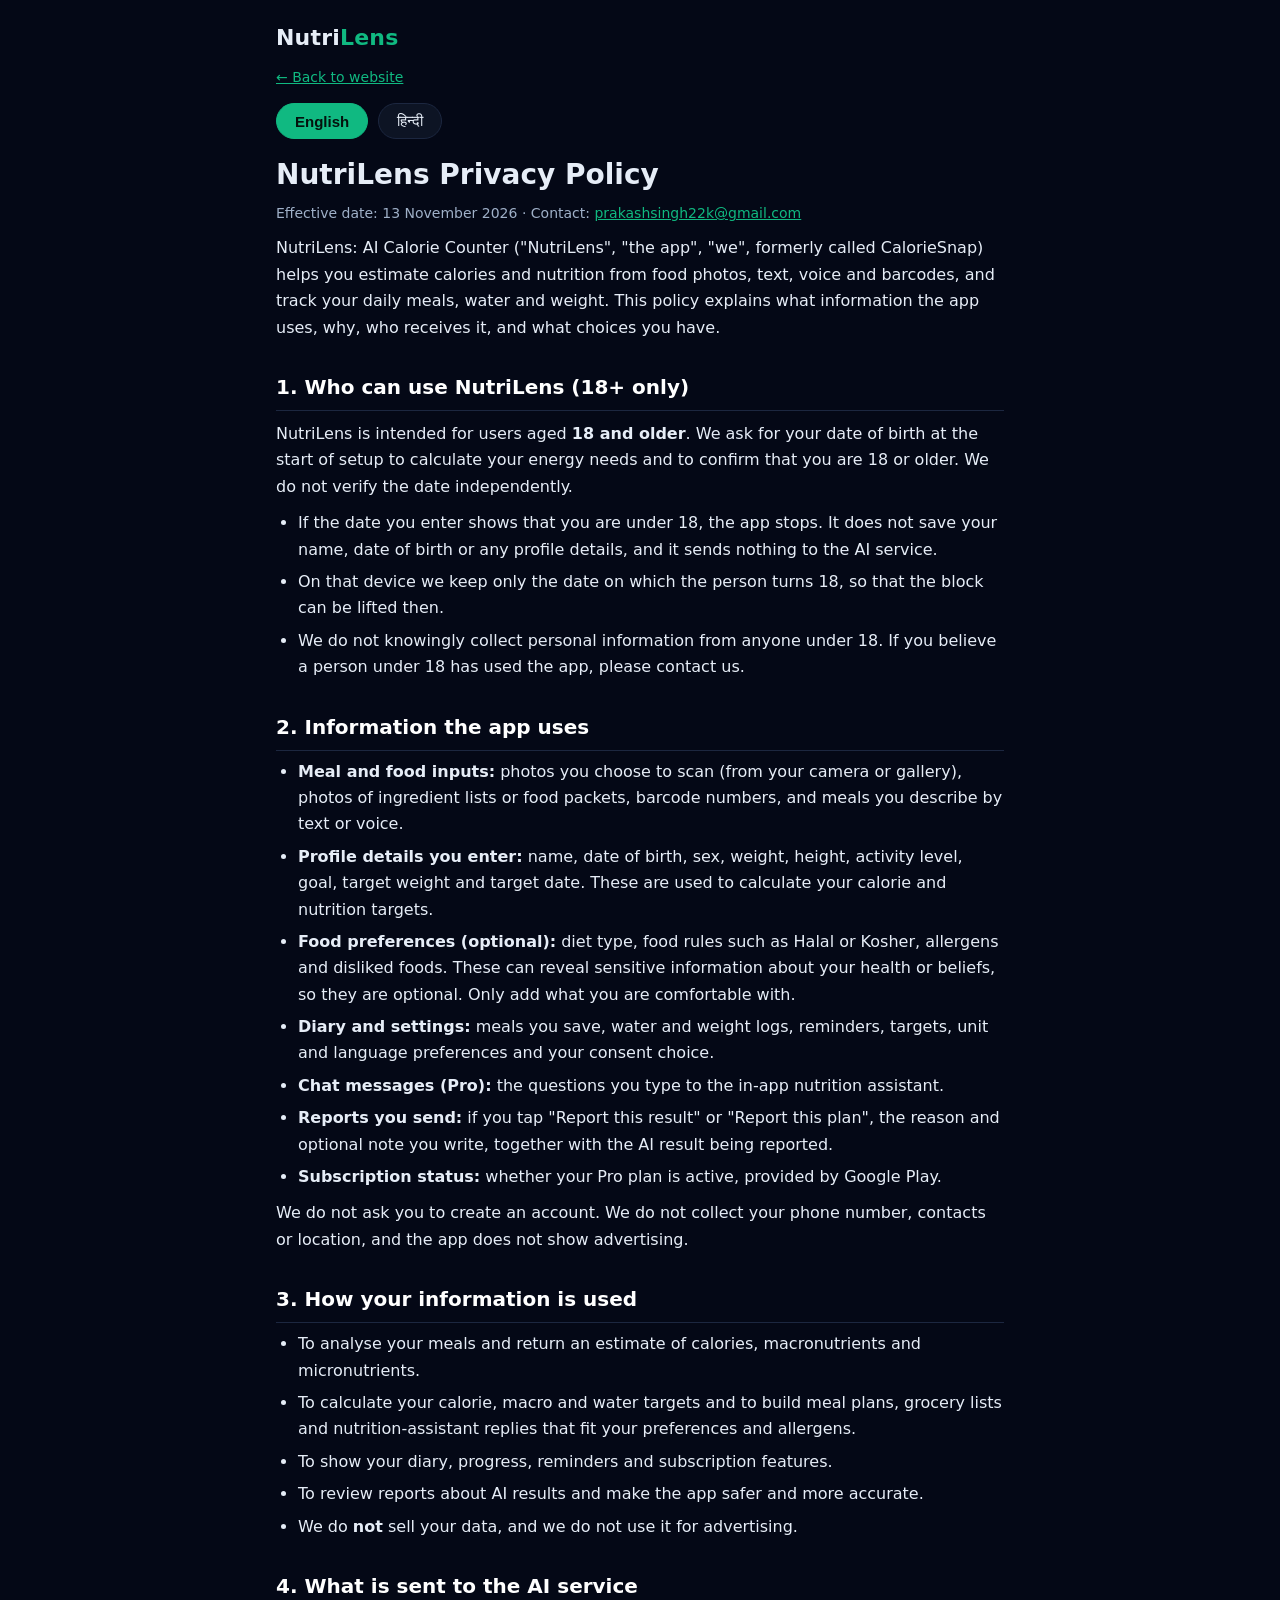
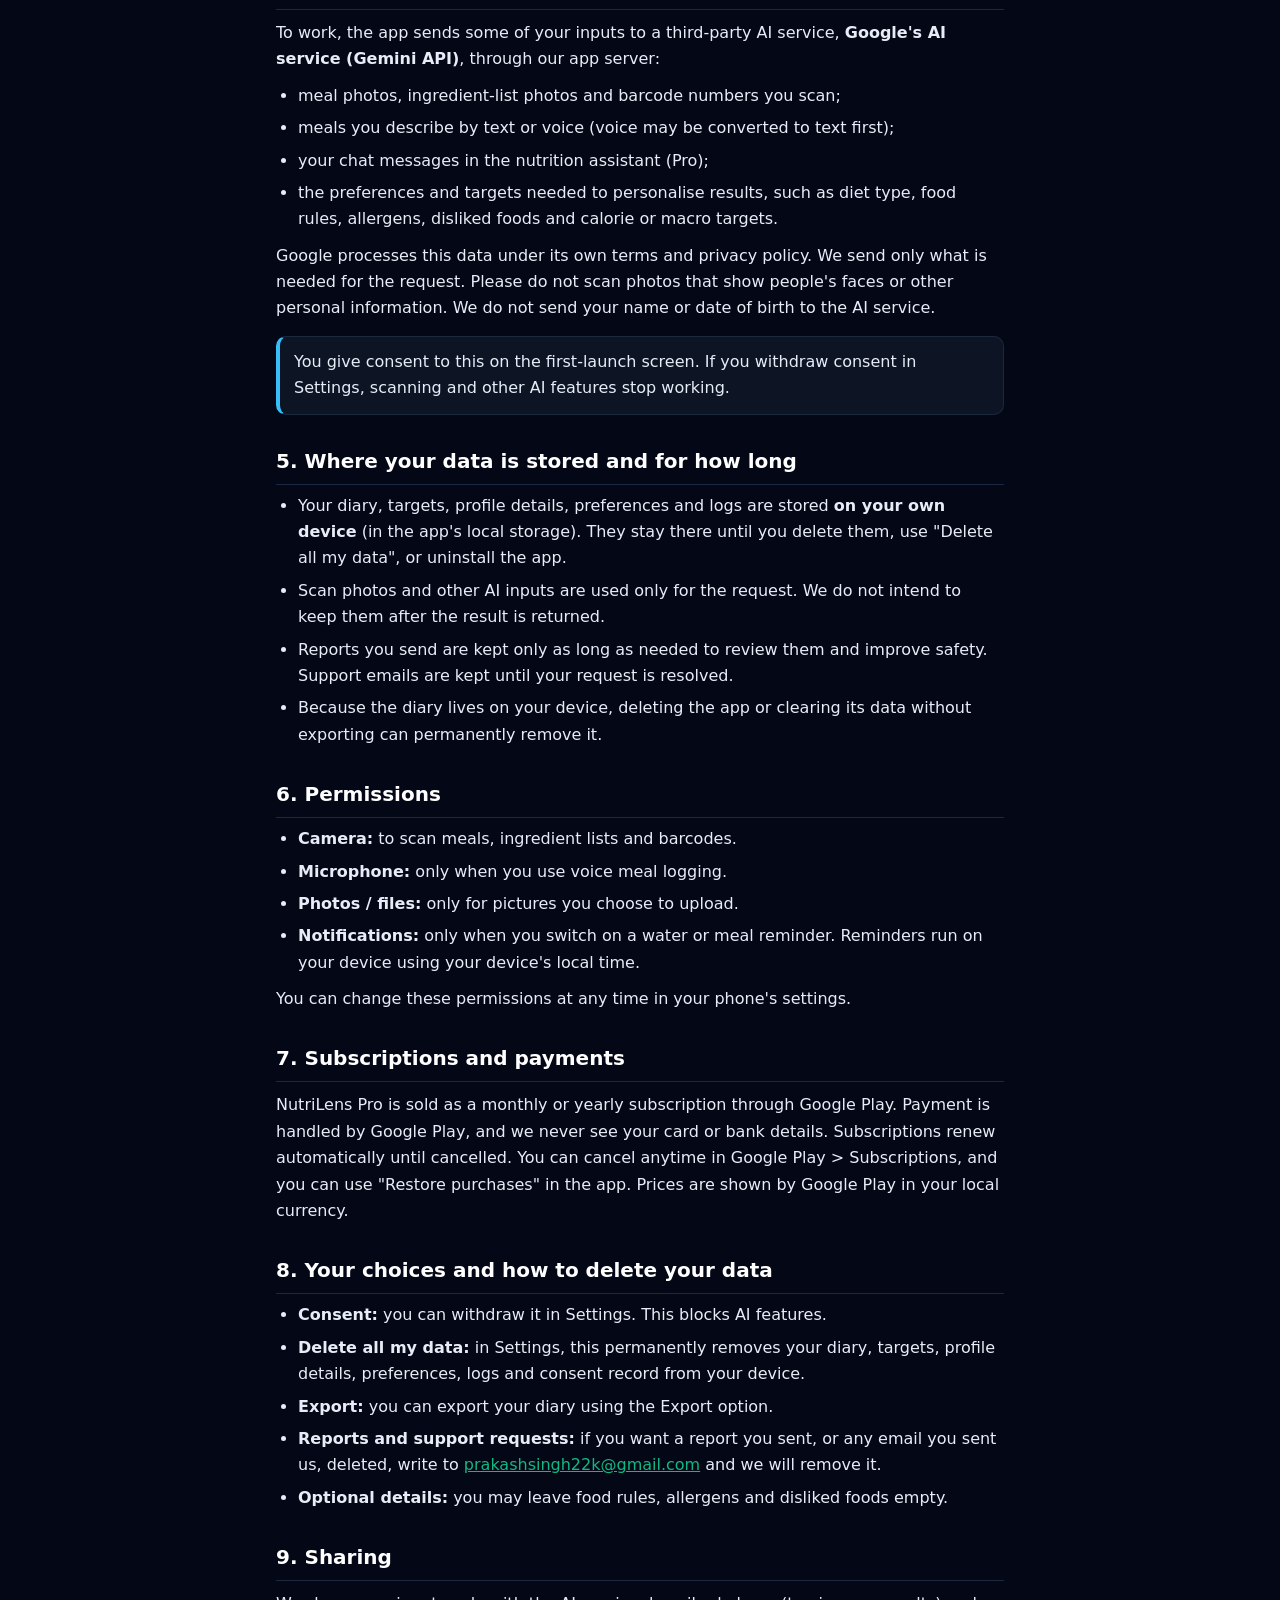
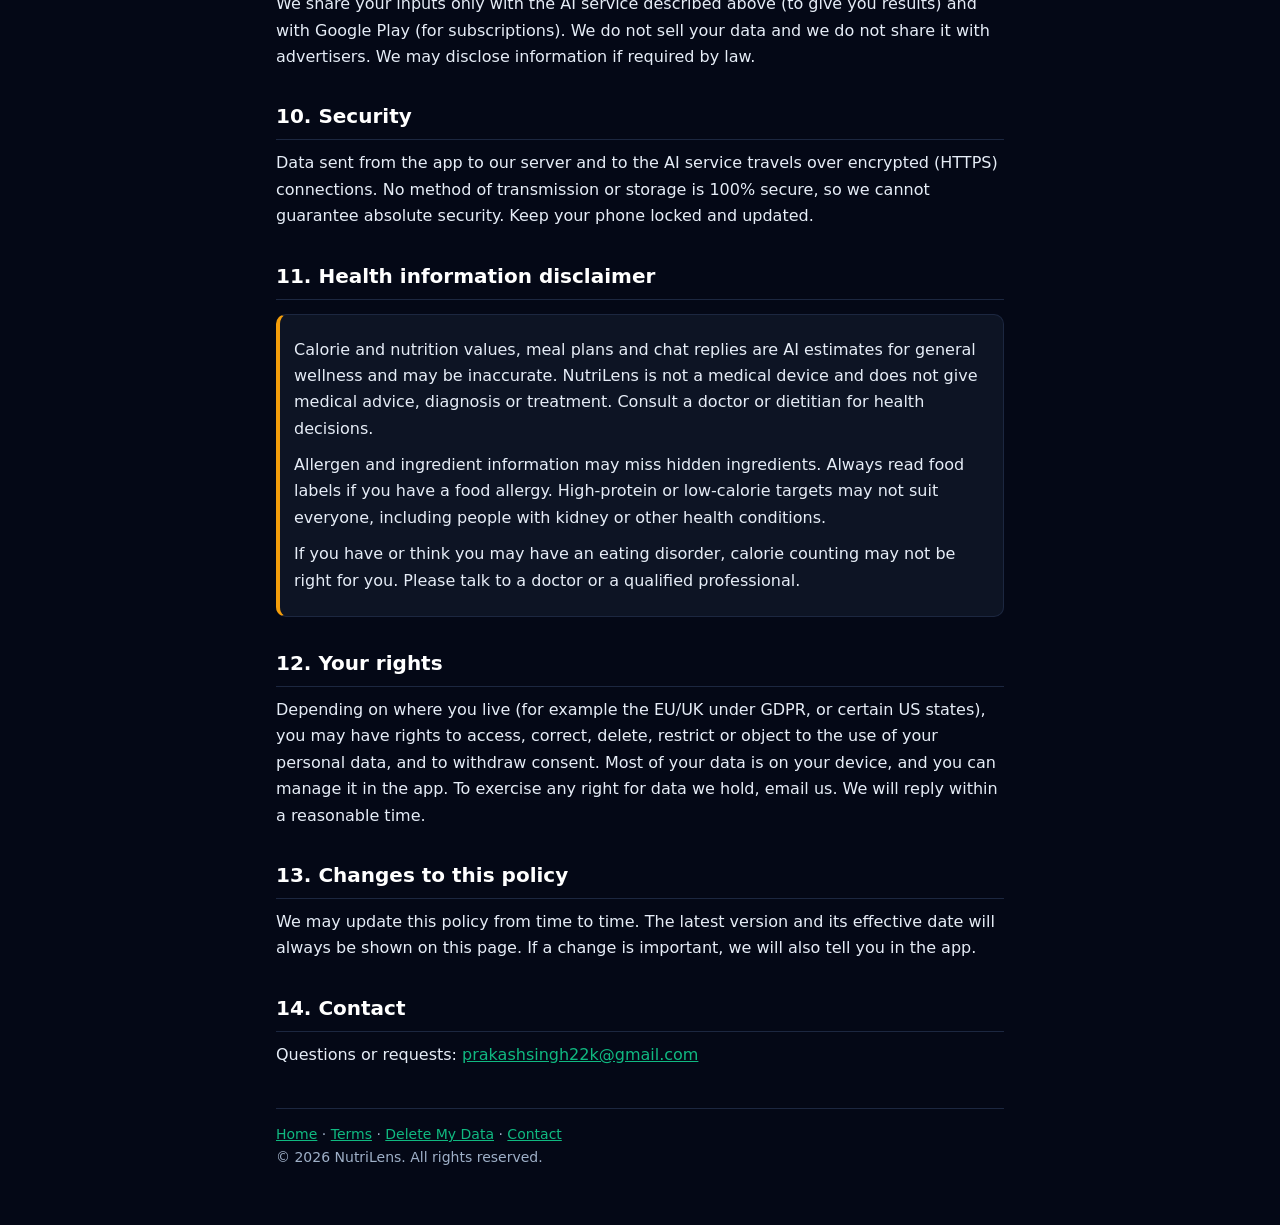
==== commit 6b0d3d3d: "Update privacy.html" ====
--- a/privacy.html
+++ b/privacy.html
@@ -1,261 +1 @@
-<!doctype html>
-<html lang="en" data-theme="dark">
-  <head>
-    <meta charset="UTF-8" />
-    <meta name="viewport" content="width=device-width, initial-scale=1.0" />
-    <title>Privacy Policy | NutriLens: AI Calorie Counter</title>
-    <meta
-      name="description"
-      content="Privacy Policy for NutriLens: AI Calorie Counter on Android. Learn how we handle food photos, voice/text logs, consent screen permissions, and data deletion requests."
-    />
-    <meta property="og:title" content="Privacy Policy | NutriLens: AI Calorie Counter" />
-    <meta
-      property="og:description"
-      content="Read the NutriLens Privacy Policy covering AI food photo scanning, privacy consent, GDPR/UK/CCPA rights, and how to delete your data."
-    />
-    <meta property="og:type" content="website" />
-    <meta property="og:site_name" content="NutriLens" />
-    <meta property="og:url" content="https://prakashsingh22k-arch.github.io/nutrilens-website/privacy.html" />
-    <meta name="twitter:card" content="summary_large_image" />
-    <link rel="icon" type="image/png" href="assets/aistudio/file_00000000052c82118041c5dd34757aa6_3f6f37b0.png" />
-    <link rel="apple-touch-icon" href="assets/aistudio/file_00000000052c82118041c5dd34757aa6_3f6f37b0.png" />
-    <link rel="preconnect" href="https://fonts.googleapis.com" />
-    <link rel="preconnect" href="https://fonts.gstatic.com" crossorigin />
-    <link
-      href="https://fonts.googleapis.com/css2?family=JetBrains+Mono:wght@400;600;700&family=Plus+Jakarta+Sans:wght@400;500;600;700;800&display=swap"
-      rel="stylesheet"
-    />
-    <link rel="stylesheet" href="style.css" />
-  </head>
-  <body>
-    <a href="#main-content" class="skip-link">Skip to main content</a>
-
-    <header class="site-header">
-      <div class="container header-inner">
-        <a href="index.html" class="brand-lockup" aria-label="NutriLens Home">
-          <img
-            class="brand-icon"
-            src="assets/aistudio/file_00000000052c82118041c5dd34757aa6_3f6f37b0.png"
-            alt=""
-            width="34"
-            height="34"
-          />
-          <span><span class="brand-nutri">Nutri</span><span class="brand-lens">Lens</span></span>
-        </a>
-
-        <nav class="primary-nav" aria-label="Main navigation">
-          <a href="features.html" class="nav-link">Features</a>
-          <a href="pricing.html" class="nav-link">Pricing</a>
-          <a href="faq.html" class="nav-link">FAQ</a>
-          <a href="privacy.html" class="nav-link" aria-current="page">Privacy</a>
-          <a href="contact.html" class="nav-link">Contact</a>
-        </nav>
-
-        <div class="header-actions">
-          <a class="btn btn-primary btn-sm" data-play-store-btn hidden>
-            <span data-play-label>Get it on Google Play</span>
-          </a>
-          <button
-            type="button"
-            class="theme-icon-btn"
-            data-theme-toggle
-            aria-pressed="true"
-            aria-label="Switch to light theme"
-            title="Toggle light/dark theme"
-          >
-            <svg class="icon-thin icon-sun" viewBox="0 0 24 24" aria-hidden="true">
-              <circle cx="12" cy="12" r="4"></circle>
-              <path d="M12 2v2M12 20v2M4.93 4.93l1.41 1.41M17.66 17.66l1.41 1.41M2 12h2M20 12h2M6.34 17.66l-1.41 1.41M19.07 4.93l-1.41 1.41"></path>
-            </svg>
-            <svg class="icon-thin icon-moon" viewBox="0 0 24 24" aria-hidden="true">
-              <path d="M12 3a6 6 0 0 0 9 9 9 9 0 1 1-9-9Z"></path>
-            </svg>
-          </button>
-          <button
-            type="button"
-            id="mobile-menu-btn"
-            class="mobile-menu-btn"
-            aria-expanded="false"
-            aria-controls="mobile-nav-drawer"
-            aria-label="Toggle navigation menu"
-          >
-            ☰
-          </button>
-        </div>
-      </div>
-    </header>
-
-    <nav
-      id="mobile-nav-drawer"
-      class="mobile-nav-drawer"
-      aria-label="Mobile navigation"
-      hidden
-    >
-      <ul class="mobile-nav-list">
-        <li><a href="index.html">Home</a></li>
-        <li><a href="features.html">Features</a></li>
-        <li><a href="pricing.html">Pricing</a></li>
-        <li><a href="faq.html">FAQ</a></li>
-        <li><a href="privacy.html" aria-current="page">Privacy Policy</a></li>
-        <li><a href="terms.html">Terms of Use</a></li>
-        <li><a href="delete-account.html">Delete My Data</a></li>
-        <li><a href="contact.html">Contact</a></li>
-      </ul>
-    </nav>
-
-    <main id="main-content">
-      <section class="hero-section" style="padding-bottom: 2rem">
-        <div class="container">
-          <span class="kicker">Legal &amp; Data Transparency</span>
-          <h1 class="display-title">Privacy Policy</h1>
-          <div class="meta-line" style="margin-bottom: 1rem">
-            <span>Application: NutriLens: AI Calorie Counter</span>
-            <span aria-hidden="true">·</span>
-            <span>Effective Date: January 1, 2026</span>
-            <span aria-hidden="true">·</span>
-            <span>Contact: <a href="mailto:prakashsingh22k@gmail.com" class="mono">prakashsingh22k@gmail.com</a></span>
-          </div>
-          <div>
-            <span class="age-badge" style="margin-bottom: 0">For adults 18+ only</span>
-          </div>
-        </div>
-      </section>
-
-      <section class="section section-alt" style="padding-top: 2.5rem">
-        <div class="container">
-          <article class="legal-document">
-            <h2>1. Introduction</h2>
-            <p>
-              Welcome to <strong>NutriLens: AI Calorie Counter</strong> ("NutriLens", "we", "our", or "us"). This Privacy Policy explains what information we collect when you use the NutriLens Android mobile application and this website, how we process that information to provide AI-generated calorie, macronutrient, and micronutrient estimates, and how you can exercise your privacy rights, including deleting your data at any time.
-            </p>
-
-            <h2>2. Information We Collect</h2>
-            <p>Depending on the features you choose to use inside NutriLens, we may process the following categories of information:</p>
-            <ul>
-              <li>
-                <strong>Meal Photos &amp; Barcode Scans:</strong> When you take or select a food photo or scan a product barcode after accepting our in-app Consent Screen, the image or barcode identifier is processed to identify visible food items and return estimated nutritional values.
-              </li>
-              <li>
-                <strong>Voice &amp; Text Meal Logs:</strong> When you use voice or text logging (or the Subscriber-Only AI Chat Assistant), your spoken audio/transcribed text is processed to estimate calories, macronutrients, and micronutrients or answer your nutrition questions.
-              </li>
-              <li>
-                <strong>Wellness &amp; Profile Metrics:</strong> Optional information you enter such as body weight (kg/lb), height (cm/ft-in), weight goals, estimated BMI, daily water intake, preferred measurement units (kcal/kJ, g/oz), and language selection (among 11 supported languages).
-              </li>
-              <li>
-                <strong>Subscription &amp; Purchase Status:</strong> If you subscribe to a Monthly or Yearly Premium plan via Google Play, we receive non-financial purchase tokens from Google Play Billing to verify your active subscription status. We never see or store your credit card or bank details.
-              </li>
-              <li>
-                <strong>Device &amp; Diagnostic Data:</strong> Basic technical data such as Android OS version, app version, crash logs, and anonymized performance diagnostics to keep the app stable and secure.
-              </li>
-            </ul>
-
-            <h2>3. In-App Consent Screen &amp; AI Processing</h2>
-            <p>
-              Before you perform your first AI food photo scan, voice log, or AI chat query, NutriLens displays a prominent <strong>Consent Screen</strong>. Only after you grant consent are meal photos or text/voice descriptions sent over encrypted HTTPS connections (`TLS 1.2+`) to our AI inference providers solely for generating nutritional estimates.
-            </p>
-            <p>
-              <strong>Important Notice on Estimates:</strong> All nutritional outputs produced by AI processing are estimates for general wellness purposes only and do not constitute medical advice.
-            </p>
-
-            <h2>4. How We Use Your Information</h2>
-            <p>We use the information described above strictly to:</p>
-            <ul>
-              <li>Generate estimated calorie, macronutrient, and micronutrient breakdowns from your meal photos, barcodes, and voice/text entries;</li>
-              <li>Provide water tracking, weight goal progress, and estimated BMI calculations in your chosen units and language;</li>
-              <li>Deliver the Subscriber-Only AI Chat Assistant for Monthly and Yearly Premium subscribers;</li>
-              <li>Maintain app security, prevent abuse, and respond to support or data deletion requests sent to <a href="mailto:prakashsingh22k@gmail.com">prakashsingh22k@gmail.com</a>.</li>
-            </ul>
-            <p>
-              <strong>We do not sell your personal data, meal logs, or health metrics to data brokers or third-party advertisers.</strong>
-            </p>
-
-            <h2>5. Data Storage, Retention &amp; Deletion ("Delete My Data")</h2>
-            <p>
-              You have complete control over your records. You can delete your logged data at any time using either of the following methods:
-            </p>
-            <ol>
-              <li>
-                <strong>In-App Deletion:</strong> Open the NutriLens Android app and navigate to <strong>Settings → Privacy &amp; Data → Delete My Data</strong> to permanently erase your meal logs, water logs, weight history, and account data.
-              </li>
-              <li>
-                <strong>Web / Email Deletion Request:</strong> Submit a request through our <a href="delete-account.html">Delete My Data page</a> or email us directly at <a href="mailto:prakashsingh22k@gmail.com">prakashsingh22k@gmail.com</a>. Verified deletion requests are completed within 7–30 days in compliance with Google Play policies and applicable privacy laws.
-              </li>
-            </ol>
-
-            <h2>6. Regional Privacy Rights (US, UK, EU/EEA, Canada &amp; Australia)</h2>
-            <p>
-              Whether you reside in the European Economic Area (GDPR), the United Kingdom (UK GDPR), California or other US states (CCPA/CPRA), Canada (PIPEDA), or Australia (Privacy Act), you have the right to:
-            </p>
-            <ul>
-              <li>Access and export a summary of your personal data;</li>
-              <li>Request correction of inaccurate profile information;</li>
-              <li>Withdraw consent for AI processing at any time;</li>
-              <li>Request complete erasure of your data ("Right to be Forgotten").</li>
-            </ul>
-
-            <h2>7. Age Requirement (18+)</h2>
-            <p>
-              NutriLens is for adults aged 18 and over. Users under 18 are blocked at the date-of-birth step during onboarding. Calorie tracking is not suitable for children and teens.
-            </p>
-
-            <h2>8. Children's Privacy</h2>
-            <p>
-              NutriLens is not directed to children under the age of 13 (or under 16 in applicable jurisdictions). We do not knowingly collect personal data from children. If you believe a child has provided data to NutriLens, please contact us at <a href="mailto:prakashsingh22k@gmail.com">prakashsingh22k@gmail.com</a> so we can promptly delete it.
-            </p>
-
-            <h2>9. Contact Us</h2>
-            <p>
-              If you have any questions about this Privacy Policy or our data practices, please contact us at:
-              <br />
-              <strong>Email:</strong> <a href="mailto:prakashsingh22k@gmail.com" class="mono-num">prakashsingh22k@gmail.com</a>
-            </p>
-          </article>
-        </div>
-      </section>
-    </main>
-
-    <footer class="site-footer">
-      <div class="container">
-        <div class="footer-top">
-          <div>
-            <a href="index.html" class="brand-lockup">
-              <img
-                class="brand-icon"
-                src="assets/aistudio/file_00000000052c82118041c5dd34757aa6_3f6f37b0.png"
-                alt=""
-                width="34"
-                height="34"
-              />
-              <span><span class="brand-nutri">Nutri</span><span class="brand-lens">Lens</span></span>
-            </a>
-            <p style="margin-top: 0.65rem; max-width: 52ch">
-              Snap your meal. Know your calories. AI photo calorie, macronutrient, and micronutrient estimator for Android. AI estimates, not medical advice.
-            </p>
-            <p style="margin-top: 0.45rem; font-size: 0.82rem" data-config-price="renewalNote">
-              Auto-renews until cancelled. Cancel anytime in Google Play &gt; Subscriptions.
-            </p>
-          </div>
-          <div>
-            <p style="margin-bottom: 0.4rem">
-              Support: <a href="mailto:prakashsingh22k@gmail.com" class="mono">prakashsingh22k@gmail.com</a>
-            </p>
-            <p style="font-size: 0.82rem">Your diary stays on your device.</p>
-            <p style="font-size: 0.82rem; margin-top: 0.35rem">NutriLens is intended for users aged 18 and over.</p>
-          </div>
-        </div>
-
-        <div class="footer-bottom">
-          <div>© 2026 NutriLens. All rights reserved.</div>
-          <ul class="footer-links" aria-label="Footer navigation">
-            <li><a href="privacy.html">Privacy</a></li>
-            <li><a href="terms.html">Terms</a></li>
-            <li><a href="delete-account.html">Delete My Data</a></li>
-            <li><a href="contact.html">Contact</a></li>
-          </ul>
-        </div>
-      </div>
-    </footer>
-
-    <script src="script.js" defer></script>
-  </body>
-</html>
+<!doctype html><meta charset="utf-8"><meta http-equiv="refresh" content="0; url=nutrilens-privacy.html"><title>NutriLens Privacy Policy</title><a href="nutrilens-privacy.html">NutriLens Privacy Policy</a>
